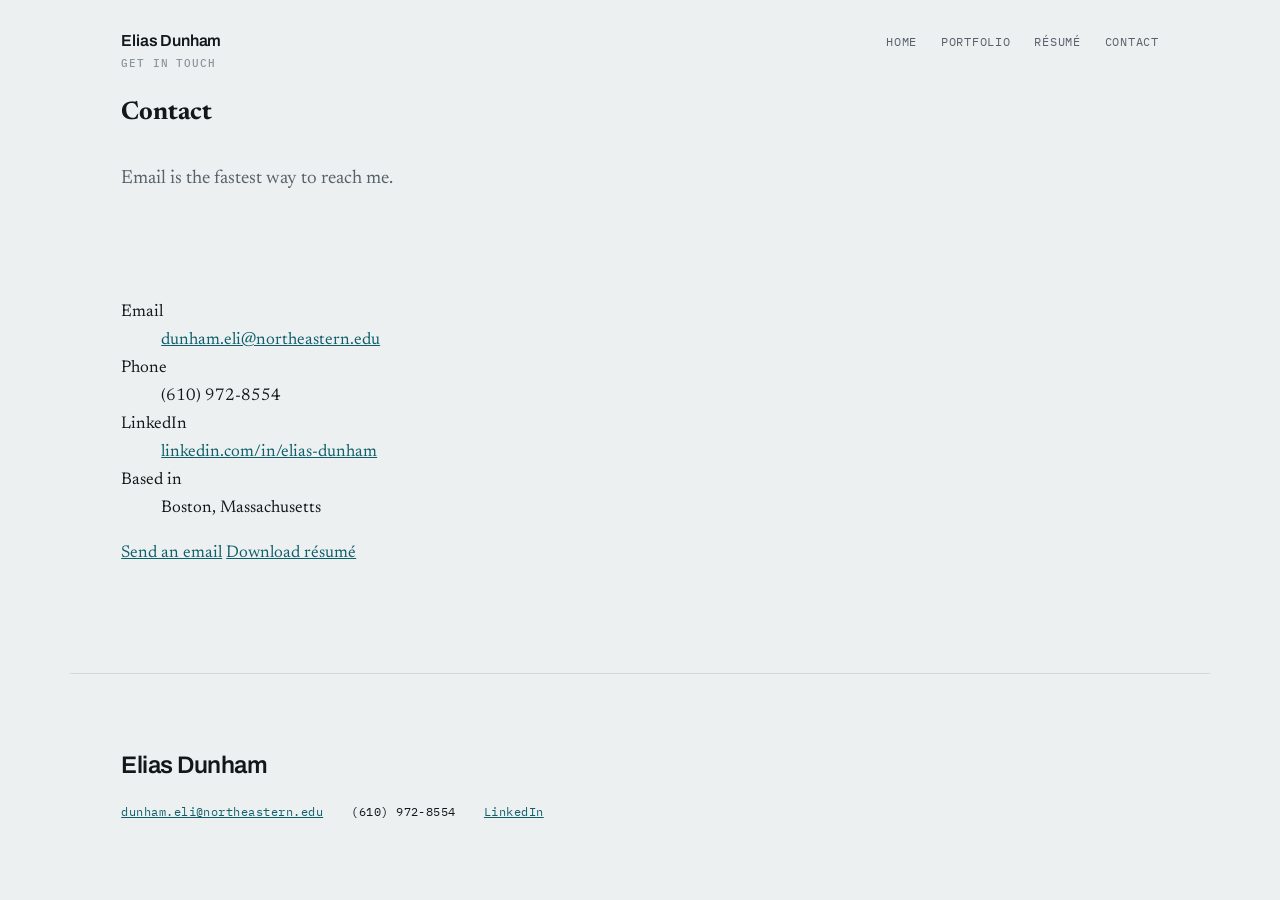
==== contact.html @ b872b8aa "Create contact.html" ====
<!DOCTYPE html>
<html lang="en">
<head>
<meta charset="utf-8">
<meta name="viewport" content="width=device-width, initial-scale=1">
<title>Contact | Elias Dunham</title>
<meta name="description" content="Contact Elias Dunham, mechanical engineering and physics student at Northeastern University.">
<link rel="canonical" href="https://eliasdunham.github.io/contact.html">
<link rel="icon" href="favicon.svg" type="image/svg+xml">

<!-- Link preview cards (LinkedIn, iMessage, Slack, email, Twitter/X) -->
<meta property="og:type" content="website">
<meta property="og:site_name" content="Elias Dunham">
<meta property="og:title" content="Contact | Elias Dunham">
<meta property="og:description" content="Get in touch with Elias Dunham, mechanical engineering and physics student at Northeastern University.">
<meta property="og:url" content="https://eliasdunham.github.io/contact.html">
<meta property="og:image" content="https://eliasdunham.github.io/og-image.jpg">
<meta property="og:image:width" content="1200">
<meta property="og:image:height" content="630">
<meta property="og:image:alt" content="Custom high-pressure thermal testing apparatus on a lab bench">
<meta name="twitter:card" content="summary_large_image">
<meta name="twitter:title" content="Contact | Elias Dunham">
<meta name="twitter:description" content="Get in touch with Elias Dunham, mechanical engineering and physics student at Northeastern University.">
<meta name="twitter:image" content="https://eliasdunham.github.io/og-image.jpg">

<link rel="preconnect" href="https://fonts.googleapis.com">
<link rel="preconnect" href="https://fonts.gstatic.com" crossorigin>
<link href="https://fonts.googleapis.com/css2?family=Archivo:wght@500;600&family=Newsreader:ital,wght@0,400;0,500;1,400&family=IBM+Plex+Mono:wght@500&display=swap" rel="stylesheet">
<link rel="stylesheet" href="style.css">
</head>
<body>

<header class="topbar">
  <a class="wordmark" href="index.html">Elias Dunham</a>
  <nav aria-label="Primary">
    <a href="index.html">Home</a>
    <a href="portfolio.html">Portfolio</a>
    <a href="resume.html">Résumé</a>
    <a href="contact.html" aria-current="page">Contact</a>
  </nav>
</header>

<main>

  <section class="page-head">
    <p class="eyebrow">Get in touch</p>
    <h1>Contact</h1>
    <p class="lede">
      Email is the fastest way to reach me.
    </p>
  </section>

  <section class="band">
    <dl class="contact-list">
      <div>
        <dt>Email</dt>
        <dd><a href="mailto:dunham.eli@northeastern.edu">dunham.eli@northeastern.edu</a></dd>
      </div>
      <div>
        <dt>Phone</dt>
        <dd>(610) 972-8554</dd>
      </div>
      <div>
        <dt>LinkedIn</dt>
        <dd><a href="https://linkedin.com/in/elias-dunham">linkedin.com/in/elias-dunham</a></dd>
      </div>
      <div>
        <dt>Based in</dt>
        <dd>Boston, Massachusetts</dd>
      </div>
    </dl>
    <p class="actions">
      <a class="btn" href="mailto:dunham.eli@northeastern.edu">Send an email</a>
      <a class="btn btn-quiet" href="resume.pdf" download>Download résumé</a>
    </p>
  </section>

</main>

<footer>
  <p class="footer-name">Elias Dunham</p>
  <p class="footer-links">
    <a href="mailto:dunham.eli@northeastern.edu">dunham.eli@northeastern.edu</a>
    <span>(610) 972-8554</span>
    <a href="https://linkedin.com/in/elias-dunham">LinkedIn</a>
  </p>
</footer>

</body>
</html>
---- style.css ----
/* ==========================================================================
   Elias Dunham — portfolio
   Palette, type, and spacing are all set in the :root block below.
   Change a value there and it propagates through the whole site.
   ========================================================================== */

:root {
  --paper:      #edf0f1;   /* page background, cool light gray */
  --surface:    #ffffff;   /* cards */
  --ink:        #12171a;   /* headings and body */
  --ink-2:      #57616a;   /* secondary text */
  --ink-3:      #8a949b;   /* captions, metadata */
  --rule:       #d2d9db;   /* hairlines and image placeholders */
  --accent:     #0f5f6b;   /* spec strips, links, focus ring */

  --display: "Archivo", system-ui, sans-serif;
  --body:    "Newsreader", Georgia, serif;
  --mono:    "IBM Plex Mono", ui-monospace, monospace;

  --measure: 62ch;         /* max line length for prose */
  --page:    1140px;       /* max content width */
  --gutter:  clamp(1.25rem, 4vw, 3.5rem);
}

*, *::before, *::after { box-sizing: border-box; }

html { -webkit-text-size-adjust: 100%; }

body {
  margin: 0;
  background: var(--paper);
  color: var(--ink);
  font-family: var(--body);
  font-size: 1.0625rem;
  line-height: 1.65;
  font-synthesis: none;
}

img { display: block; max-width: 100%; height: auto; }

a { color: var(--accent); }

:focus-visible {
  outline: 2px solid var(--accent);
  outline-offset: 3px;
}

/* --------------------------------------------------------------------------
   Shared type roles
   -------------------------------------------------------------------------- */

.eyebrow {
  margin: 0;
  font-family: var(--mono);
  font-size: 0.6875rem;
  font-weight: 500;
  line-height: 1.5;
  letter-spacing: 0.08em;
  text-transform: uppercase;
  color: var(--ink-3);
}

.section-head {
  margin: 0 0 2.25rem;
  padding-bottom: 0.75rem;
  border-bottom: 1px solid var(--rule);
  font-family: var(--mono);
  font-size: 0.75rem;
  font-weight: 500;
  letter-spacing: 0.14em;
  text-transform: uppercase;
  color: var(--ink-2);
}

/* --------------------------------------------------------------------------
   Layout shell
   -------------------------------------------------------------------------- */

.topbar,
main,
footer {
  max-width: var(--page);
  margin-inline: auto;
  padding-inline: var(--gutter);
}

.band { padding-block: clamp(3rem, 7vw, 5.5rem); }

.band + .band { border-top: 1px solid var(--rule); }

/* --------------------------------------------------------------------------
   Top bar
   -------------------------------------------------------------------------- */

.topbar {
  display: flex;
  flex-wrap: wrap;
  align-items: baseline;
  justify-content: space-between;
  gap: 0.75rem 1.5rem;
  padding-block: 1.75rem 0;
}

.wordmark {
  font-family: var(--display);
  font-size: 1rem;
  font-weight: 600;
  letter-spacing: -0.01em;
  color: var(--ink);
  text-decoration: none;
}

.topbar nav {
  display: flex;
  flex-wrap: wrap;
  gap: 1.5rem;
}

.topbar nav a {
  font-family: var(--mono);
  font-size: 0.75rem;
  letter-spacing: 0.06em;
  text-transform: uppercase;
  color: var(--ink-2);
  text-decoration: none;
  padding-bottom: 2px;
  border-bottom: 1px solid transparent;
}

.topbar nav a:hover {
  color: var(--ink);
  border-bottom-color: var(--accent);
}

/* --------------------------------------------------------------------------
   Hero
   -------------------------------------------------------------------------- */

.hero { padding-block: clamp(3.5rem, 10vw, 7rem) clamp(3rem, 7vw, 5rem); }

.hero h1 {
  margin: 1.5rem 0 0;
  max-width: 22ch;
  font-family: var(--display);
  font-size: clamp(2.25rem, 6.2vw, 4.25rem);
  font-weight: 600;
  line-height: 1.02;
  letter-spacing: -0.03em;
  text-wrap: balance;
}

.lede {
  max-width: var(--measure);
  margin: 1.75rem 0 0;
  font-size: 1.1875rem;
  color: var(--ink-2);
}

.hero-links {
  display: flex;
  flex-wrap: wrap;
  gap: 0.5rem 1.75rem;
  margin: 2.25rem 0 0;
  padding-top: 1.5rem;
  border-top: 1px solid var(--rule);
  font-family: var(--mono);
  font-size: 0.75rem;
  letter-spacing: 0.04em;
}

.hero-links a { text-decoration-thickness: 1px; text-underline-offset: 3px; }

/* --------------------------------------------------------------------------
   Signature element: the spec strip
   Real measured values, in the utility face, under every project.
   -------------------------------------------------------------------------- */

.spec {
  display: flex;
  flex-wrap: wrap;
  gap: 0.35rem 1.25rem;
  margin: 1.25rem 0 0;
  padding-top: 0.85rem;
  border-top: 1px solid var(--rule);
  list-style: none;
  font-family: var(--mono);
  font-size: 0.6875rem;
  letter-spacing: 0.07em;
  text-transform: uppercase;
  color: var(--accent);
}

.spec li { position: relative; }

.spec li + li::before {
  content: "";
  position: absolute;
  left: -0.7rem;
  top: 0.55em;
  width: 3px;
  height: 3px;
  border-radius: 50%;
  background: var(--rule);
}

/* --------------------------------------------------------------------------
   Featured cards
   -------------------------------------------------------------------------- */

.grid-featured {
  display: grid;
  grid-template-columns: repeat(auto-fit, minmax(min(340px, 100%), 1fr));
  gap: clamp(1.75rem, 4vw, 3rem);
}

.card { margin: 0; }

.card-media,
.row-media {
  display: block;
  overflow: hidden;
  background: var(--rule);
  border-radius: 3px;
}

.card-media { aspect-ratio: 4 / 3; margin-bottom: 1.25rem; }

.card-media img,
.row-media img {
  width: 100%;
  height: 100%;
  object-fit: cover;
  background: var(--rule);
  transition: transform 400ms ease;
}

.card h3,
.row-body h3 {
  margin: 0.5rem 0 0.65rem;
  font-family: var(--display);
  font-size: 1.375rem;
  font-weight: 600;
  line-height: 1.2;
  letter-spacing: -0.015em;
}

.card h3 a,
.row-body h3 a {
  color: inherit;
  text-decoration: none;
}

.card h3 a:hover,
.row-body h3 a:hover {
  text-decoration: underline;
  text-decoration-color: var(--accent);
  text-decoration-thickness: 1px;
  text-underline-offset: 4px;
}

.card p:not(.eyebrow),
.row-body p:not(.eyebrow) {
  max-width: var(--measure);
  margin: 0;
  color: var(--ink-2);
}

/* --------------------------------------------------------------------------
   Compact rows
   -------------------------------------------------------------------------- */

.rows {
  display: grid;
  gap: 0;
}

.row {
  display: grid;
  grid-template-columns: 208px 1fr;
  gap: clamp(1.25rem, 3vw, 2.25rem);
  padding-block: 2.25rem;
  margin: 0;
}

.row + .row { border-top: 1px solid var(--rule); }

.row:first-child { padding-top: 0; }

.row-media { aspect-ratio: 4 / 3; }

/* --------------------------------------------------------------------------
   Focus and capabilities
   -------------------------------------------------------------------------- */

.focus p {
  max-width: var(--measure);
  margin: 0 0 1.25rem;
  font-size: 1.125rem;
  color: var(--ink-2);
}

.focus p:last-child { margin-bottom: 0; }

.skills {
  display: grid;
  grid-template-columns: repeat(auto-fit, minmax(min(280px, 100%), 1fr));
  gap: 2rem clamp(2rem, 5vw, 4rem);
  margin: 0;
}

.skills dt {
  margin-bottom: 0.6rem;
  padding-bottom: 0.5rem;
  border-bottom: 1px solid var(--rule);
  font-family: var(--mono);
  font-size: 0.6875rem;
  font-weight: 500;
  letter-spacing: 0.08em;
  text-transform: uppercase;
  color: var(--accent);
}

.skills dd {
  margin: 0;
  color: var(--ink-2);
}

/* --------------------------------------------------------------------------
   Footer
   -------------------------------------------------------------------------- */

footer {
  padding-block: clamp(3rem, 6vw, 4.5rem);
  border-top: 1px solid var(--rule);
}

.footer-name {
  margin: 0 0 1rem;
  font-family: var(--display);
  font-size: 1.5rem;
  font-weight: 600;
  letter-spacing: -0.02em;
}

.footer-links {
  display: flex;
  flex-wrap: wrap;
  gap: 0.5rem 1.75rem;
  margin: 0;
  font-family: var(--mono);
  font-size: 0.75rem;
  letter-spacing: 0.04em;
}

/* --------------------------------------------------------------------------
   Responsive
   -------------------------------------------------------------------------- */

@media (max-width: 640px) {
  .row {
    grid-template-columns: 1fr;
    gap: 1.25rem;
  }
  .row-media { max-width: 320px; }
}

/* --------------------------------------------------------------------------
   Motion — hover lift on images, gentle load-in, both opt-out
   -------------------------------------------------------------------------- */

@media (prefers-reduced-motion: no-preference) {
  .card-media:hover img,
  .row-media:hover img { transform: scale(1.03); }

  .hero .eyebrow,
  .hero h1,
  .hero .lede,
  .hero-links {
    animation: rise 600ms cubic-bezier(0.2, 0.7, 0.3, 1) backwards;
  }
  .hero .eyebrow { animation-delay: 40ms; }
  .hero h1       { animation-delay: 110ms; }
  .hero .lede    { animation-delay: 200ms; }
  .hero-links    { animation-delay: 280ms; }

  @keyframes rise {
    from { opacity: 0; transform: translateY(10px); }
    to   { opacity: 1; transform: none; }
  }
}
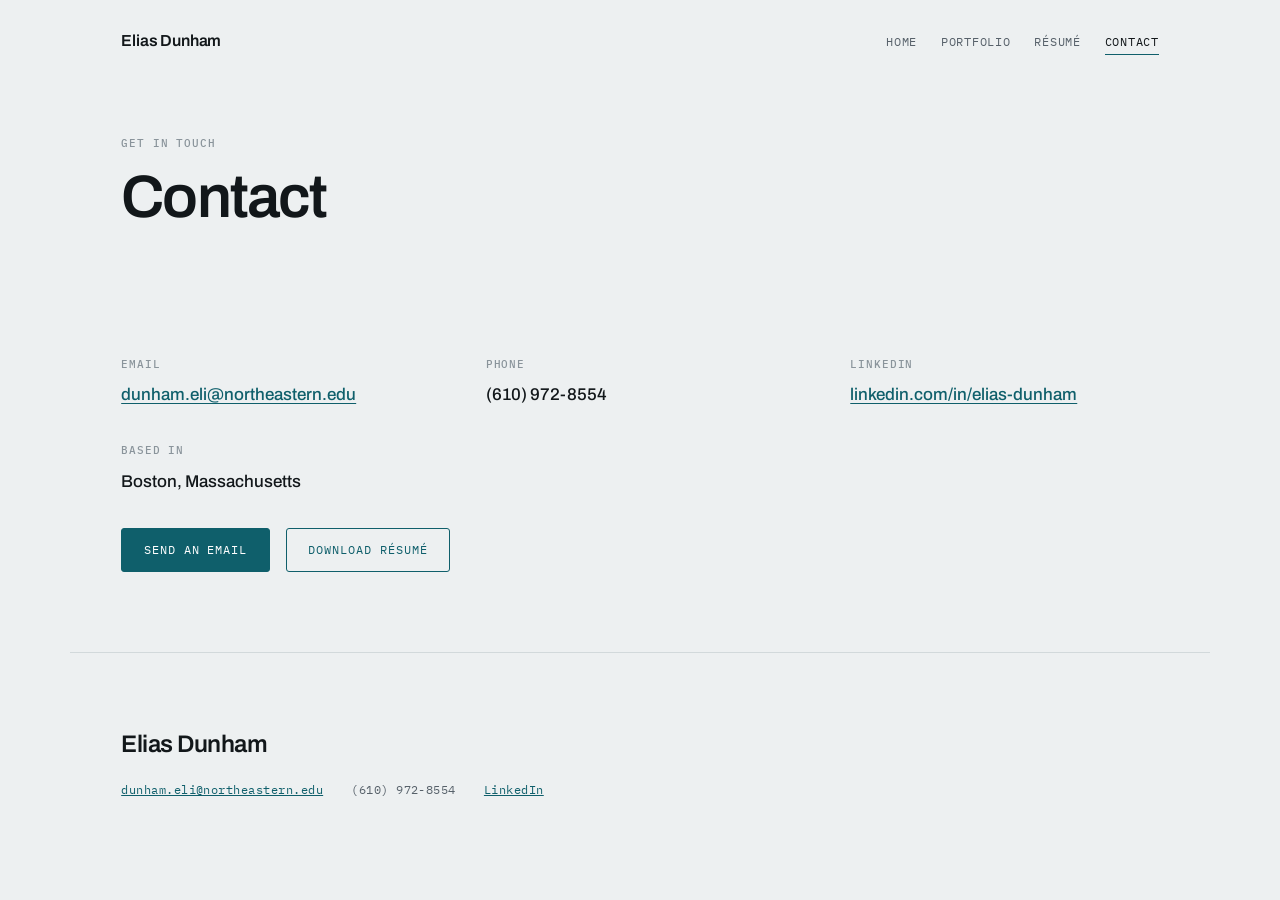
==== commit 18780d8c: "Add files via upload" ====
--- a/contact.html
+++ b/contact.html
@@ -45,9 +45,6 @@
   <section class="page-head">
     <p class="eyebrow">Get in touch</p>
     <h1>Contact</h1>
-    <p class="lede">
-      Email is the fastest way to reach me.
-    </p>
   </section>
 
   <section class="band">
--- a/style.css
+++ b/style.css
@@ -1,17 +1,19 @@
 /* ==========================================================================
    Elias Dunham — portfolio
-   Palette, type, and spacing are all set in the :root block below.
-   Change a value there and it propagates through the whole site.
+   One stylesheet for all four pages.
+   Palette, type, and spacing live in :root. Change a value there and it
+   propagates everywhere.
    ========================================================================== */
 
 :root {
   --paper:      #edf0f1;   /* page background, cool light gray */
-  --surface:    #ffffff;   /* cards */
+  --surface:    #ffffff;   /* cards and panels */
   --ink:        #12171a;   /* headings and body */
   --ink-2:      #57616a;   /* secondary text */
   --ink-3:      #8a949b;   /* captions, metadata */
   --rule:       #d2d9db;   /* hairlines and image placeholders */
   --accent:     #0f5f6b;   /* spec strips, links, focus ring */
+  --accent-ink: #ffffff;   /* text on accent fills */
 
   --display: "Archivo", system-ui, sans-serif;
   --body:    "Newsreader", Georgia, serif;
@@ -20,6 +22,11 @@
   --measure: 62ch;         /* max line length for prose */
   --page:    1140px;       /* max content width */
   --gutter:  clamp(1.25rem, 4vw, 3.5rem);
+
+  /* Width of the project image column. Change this one number and every
+     project photo resizes together, keeping its own proportions. */
+  --media-w: 320px;
+
 }
 
 *, *::before, *::after { box-sizing: border-box; }
@@ -61,7 +68,7 @@
 }
 
 .section-head {
-  margin: 0 0 2.25rem;
+  margin: 0 0 1.75rem;
   padding-bottom: 0.75rem;
   border-bottom: 1px solid var(--rule);
   font-family: var(--mono);
@@ -69,6 +76,20 @@
   font-weight: 500;
   letter-spacing: 0.14em;
   text-transform: uppercase;
+  color: var(--ink-2);
+}
+
+.lede {
+  max-width: var(--measure);
+  margin: 1.5rem 0 0;
+  font-size: 1.1875rem;
+  color: var(--ink-2);
+}
+
+.prose p {
+  max-width: var(--measure);
+  margin: 0 0 1.25rem;
+  font-size: 1.125rem;
   color: var(--ink-2);
 }
 
@@ -84,7 +105,7 @@
   padding-inline: var(--gutter);
 }
 
-.band { padding-block: clamp(3rem, 7vw, 5.5rem); }
+.band { padding-block: clamp(3rem, 7vw, 5rem); }
 
 .band + .band { border-top: 1px solid var(--rule); }
 
@@ -127,48 +148,145 @@
   border-bottom: 1px solid transparent;
 }
 
-.topbar nav a:hover {
+.topbar nav a:hover { color: var(--ink); border-bottom-color: var(--accent); }
+
+.topbar nav a[aria-current="page"] {
   color: var(--ink);
   border-bottom-color: var(--accent);
 }
 
 /* --------------------------------------------------------------------------
-   Hero
-   -------------------------------------------------------------------------- */
-
-.hero { padding-block: clamp(3.5rem, 10vw, 7rem) clamp(3rem, 7vw, 5rem); }
+   Page heads
+   -------------------------------------------------------------------------- */
+
+.hero { padding-block: clamp(4rem, 12vw, 8rem) clamp(2.5rem, 6vw, 4rem); }
 
 .hero h1 {
-  margin: 1.5rem 0 0;
-  max-width: 22ch;
-  font-family: var(--display);
-  font-size: clamp(2.25rem, 6.2vw, 4.25rem);
-  font-weight: 600;
-  line-height: 1.02;
+  margin: 1.25rem 0 0;
+  font-family: var(--display);
+  font-size: clamp(2.75rem, 9vw, 5.5rem);
+  font-weight: 600;
+  line-height: 0.98;
+  letter-spacing: -0.035em;
+}
+
+.page-head { padding-block: clamp(3rem, 8vw, 5rem) clamp(2rem, 5vw, 3rem); }
+
+.page-head h1 {
+  margin: 1rem 0 0;
+  font-family: var(--display);
+  font-size: clamp(2.25rem, 6vw, 3.75rem);
+  font-weight: 600;
+  line-height: 1;
   letter-spacing: -0.03em;
-  text-wrap: balance;
-}
-
-.lede {
-  max-width: var(--measure);
-  margin: 1.75rem 0 0;
-  font-size: 1.1875rem;
-  color: var(--ink-2);
-}
-
-.hero-links {
+}
+
+/* --------------------------------------------------------------------------
+   Buttons
+   -------------------------------------------------------------------------- */
+
+.actions {
   display: flex;
   flex-wrap: wrap;
-  gap: 0.5rem 1.75rem;
-  margin: 2.25rem 0 0;
-  padding-top: 1.5rem;
-  border-top: 1px solid var(--rule);
+  gap: 0.75rem 1rem;
+  margin: 2rem 0 0;
+}
+
+.btn {
+  display: inline-block;
+  padding: 0.7rem 1.35rem;
+  background: var(--accent);
+  color: var(--accent-ink);
+  border: 1px solid var(--accent);
+  border-radius: 3px;
   font-family: var(--mono);
   font-size: 0.75rem;
-  letter-spacing: 0.04em;
-}
-
-.hero-links a { text-decoration-thickness: 1px; text-underline-offset: 3px; }
+  letter-spacing: 0.08em;
+  text-transform: uppercase;
+  text-decoration: none;
+  transition: opacity 160ms ease;
+}
+
+.btn:hover { opacity: 0.85; }
+
+.btn-quiet { background: transparent; color: var(--accent); }
+
+.btn-quiet:hover { background: var(--surface); opacity: 1; }
+
+/* --------------------------------------------------------------------------
+   Home — about block
+   -------------------------------------------------------------------------- */
+
+.about {
+  display: grid;
+  grid-template-columns: minmax(0, 1fr) 280px;
+  gap: clamp(2rem, 5vw, 4rem);
+  align-items: start;
+}
+
+.about-text p:not(.actions) {
+  max-width: var(--measure);
+  margin: 0;
+  font-size: 1.125rem;
+  color: var(--ink-2);
+}
+
+.about-portrait {
+  margin: 0;
+  aspect-ratio: 4 / 5;
+  overflow: hidden;
+  background: var(--rule);
+  border-radius: 3px;
+}
+
+.about-portrait img {
+  width: 100%;
+  height: 100%;
+  object-fit: cover;
+  background: var(--rule);
+}
+
+/* --------------------------------------------------------------------------
+   Home — skillset cards
+   -------------------------------------------------------------------------- */
+
+.skillset {
+  display: grid;
+  grid-template-columns: repeat(auto-fit, minmax(min(260px, 100%), 1fr));
+  gap: clamp(1rem, 2.5vw, 1.75rem);
+}
+
+.skill {
+  padding: 1.65rem 1.5rem 1.5rem;
+  background: var(--surface);
+  border: 1px solid var(--rule);
+  border-radius: 3px;
+  margin: 0;
+}
+
+.skill-icon {
+  display: block;
+  width: 32px;
+  height: 32px;
+  color: var(--accent);
+}
+
+.skill-icon svg { width: 100%; height: 100%; }
+
+.skill h3 {
+  margin: 1.15rem 0 0.5rem;
+  font-family: var(--display);
+  font-size: 1.1875rem;
+  font-weight: 600;
+  line-height: 1.2;
+  letter-spacing: -0.015em;
+}
+
+.skill p {
+  margin: 0;
+  font-size: 1rem;
+  color: var(--ink-2);
+}
 
 /* --------------------------------------------------------------------------
    Signature element: the spec strip
@@ -204,113 +322,229 @@
 }
 
 /* --------------------------------------------------------------------------
-   Featured cards
-   -------------------------------------------------------------------------- */
-
-.grid-featured {
+   Portfolio — project blocks
+   Media sits in a left column, text on the right. Images fill the column
+   width at their own natural aspect ratio, so nothing is cropped to fit a
+   frame and no padding or border is ever drawn.
+   --media-w controls the column width for every project at once.
+   -------------------------------------------------------------------------- */
+
+.proj {
   display: grid;
-  grid-template-columns: repeat(auto-fit, minmax(min(340px, 100%), 1fr));
-  gap: clamp(1.75rem, 4vw, 3rem);
-}
-
-.card { margin: 0; }
-
-.card-media,
-.row-media {
+  grid-template-columns: var(--media-w) minmax(0, 1fr);
+  gap: clamp(1.5rem, 3vw, 2.75rem);
+  margin: 0;
+}
+
+/* Projects with no photograph: text spans the full width. */
+.proj-wide { grid-template-columns: minmax(0, 1fr); }
+
+.proj + .proj {
+  margin-top: 2.75rem;
+  padding-top: 2.75rem;
+  border-top: 1px solid var(--rule);
+}
+
+.proj h2 {
+  margin: 0.5rem 0 0.75rem;
+  font-family: var(--display);
+  font-size: 1.375rem;
+  font-weight: 600;
+  line-height: 1.2;
+  letter-spacing: -0.018em;
+}
+
+/* Default: images fill the column and stack vertically. */
+.media {
+  display: grid;
+  gap: 0.6rem;
+  align-content: start;
+}
+
+.media img {
+  width: 100%;
+  height: auto;
+  border-radius: 3px;
+  transition: transform 400ms ease;
+}
+
+/* Modifier for tall photos: place them side by side at a shared height
+   set by --h in the HTML, rather than stacking them full width. */
+.media.side {
+  display: flex;
+  flex-wrap: wrap;
+  align-items: flex-start;
+}
+
+.media.side img {
+  width: auto;
+  height: var(--h, 240px);
+  max-width: 100%;
+}
+
+.proj-body p:not(.eyebrow):not(.proj-note) {
+  max-width: var(--measure);
+  margin: 0;
+  color: var(--ink-2);
+}
+
+.proj-note {
+  margin: 0.85rem 0 0;
+  max-width: var(--measure);
+  font-family: var(--mono);
+  font-size: 0.6875rem;
+  line-height: 1.5;
+  letter-spacing: 0.04em;
+  color: var(--ink-3);
+}
+
+/* --------------------------------------------------------------------------
+   Résumé — embedded PDF with an image fallback for phones
+   -------------------------------------------------------------------------- */
+
+.resume-view { max-width: 900px; }
+
+.pdf-frame {
+  background: var(--surface);
+  border: 1px solid var(--rule);
+  border-radius: 3px;
+  overflow: hidden;
+}
+
+.pdf-frame iframe {
   display: block;
-  overflow: hidden;
-  background: var(--rule);
+  width: 100%;
+  height: min(150vh, 1180px);
+  border: 0;
+}
+
+.pdf-fallback { display: none; }
+
+.pdf-fallback img {
+  width: 100%;
+  border: 1px solid var(--rule);
   border-radius: 3px;
-}
-
-.card-media { aspect-ratio: 4 / 3; margin-bottom: 1.25rem; }
-
-.card-media img,
-.row-media img {
-  width: 100%;
-  height: 100%;
-  object-fit: cover;
-  background: var(--rule);
-  transition: transform 400ms ease;
-}
-
-.card h3,
-.row-body h3 {
-  margin: 0.5rem 0 0.65rem;
-  font-family: var(--display);
-  font-size: 1.375rem;
-  font-weight: 600;
-  line-height: 1.2;
+  background: var(--surface);
+}
+
+.pdf-fallback .proj-note { text-align: center; }
+
+@media (max-width: 820px) {
+  .pdf-frame    { display: none; }
+  .pdf-fallback { display: block; }
+}
+
+/* --------------------------------------------------------------------------
+   Résumé
+   -------------------------------------------------------------------------- */
+
+.resume .res-block + .res-block {
+  margin-top: 3rem;
+  padding-top: 3rem;
+  border-top: 1px solid var(--rule);
+}
+
+.res-block {
+  display: grid;
+  grid-template-columns: 190px 1fr;
+  gap: clamp(1rem, 3vw, 2.5rem);
+}
+
+.res-block .section-head {
+  margin: 0;
+  padding-bottom: 0;
+  border-bottom: 0;
+}
+
+.entry + .entry {
+  margin-top: 2.25rem;
+  padding-top: 2.25rem;
+  border-top: 1px solid var(--rule);
+}
+
+.entry-head {
+  display: flex;
+  flex-wrap: wrap;
+  align-items: baseline;
+  justify-content: space-between;
+  gap: 0.25rem 1.5rem;
+}
+
+.entry-head h3 {
+  margin: 0;
+  font-family: var(--display);
+  font-size: 1.25rem;
+  font-weight: 600;
   letter-spacing: -0.015em;
 }
 
-.card h3 a,
-.row-body h3 a {
-  color: inherit;
-  text-decoration: none;
-}
-
-.card h3 a:hover,
-.row-body h3 a:hover {
-  text-decoration: underline;
-  text-decoration-color: var(--accent);
-  text-decoration-thickness: 1px;
-  text-underline-offset: 4px;
-}
-
-.card p:not(.eyebrow),
-.row-body p:not(.eyebrow) {
+.entry-meta {
+  margin: 0;
+  font-family: var(--mono);
+  font-size: 0.6875rem;
+  letter-spacing: 0.06em;
+  text-transform: uppercase;
+  color: var(--ink-3);
+  white-space: nowrap;
+}
+
+.entry-role {
+  margin: 0.35rem 0 0.9rem;
+  font-style: italic;
+  color: var(--accent);
+}
+
+.entry ul,
+.res-list {
+  margin: 0;
+  padding-left: 1.15rem;
   max-width: var(--measure);
-  margin: 0;
-  color: var(--ink-2);
-}
-
-/* --------------------------------------------------------------------------
-   Compact rows
-   -------------------------------------------------------------------------- */
-
-.rows {
-  display: grid;
-  gap: 0;
-}
-
-.row {
-  display: grid;
-  grid-template-columns: 208px 1fr;
-  gap: clamp(1.25rem, 3vw, 2.25rem);
-  padding-block: 2.25rem;
-  margin: 0;
-}
-
-.row + .row { border-top: 1px solid var(--rule); }
-
-.row:first-child { padding-top: 0; }
-
-.row-media { aspect-ratio: 4 / 3; }
-
-/* --------------------------------------------------------------------------
-   Focus and capabilities
-   -------------------------------------------------------------------------- */
-
-.focus p {
+  color: var(--ink-2);
+}
+
+/* Inline "Label: value" lines, e.g. Coursework, Extracurriculars, Awards */
+.entry-line {
   max-width: var(--measure);
-  margin: 0 0 1.25rem;
-  font-size: 1.125rem;
-  color: var(--ink-2);
-}
-
-.focus p:last-child { margin-bottom: 0; }
+  margin: 0 0 0.5rem;
+  color: var(--ink-2);
+}
+
+.entry-line:last-child { margin-bottom: 0; }
+
+.entry-line strong {
+  font-family: var(--display);
+  font-size: 0.9375rem;
+  font-weight: 600;
+  color: var(--ink);
+}
+
+.entry li,
+.res-list li { margin-bottom: 0.5rem; }
+
+.entry li::marker,
+.res-list li::marker { color: var(--rule); }
+
+.res-note {
+  margin: 1.5rem 0 0;
+  font-family: var(--mono);
+  font-size: 0.75rem;
+  letter-spacing: 0.04em;
+}
+
+/* --------------------------------------------------------------------------
+   Skills and contact definition lists
+   -------------------------------------------------------------------------- */
 
 .skills {
   display: grid;
-  grid-template-columns: repeat(auto-fit, minmax(min(280px, 100%), 1fr));
-  gap: 2rem clamp(2rem, 5vw, 4rem);
+  grid-template-columns: repeat(auto-fit, minmax(min(260px, 100%), 1fr));
+  gap: 1.75rem clamp(2rem, 5vw, 3.5rem);
   margin: 0;
 }
 
 .skills dt {
-  margin-bottom: 0.6rem;
-  padding-bottom: 0.5rem;
+  margin-bottom: 0.55rem;
+  padding-bottom: 0.45rem;
   border-bottom: 1px solid var(--rule);
   font-family: var(--mono);
   font-size: 0.6875rem;
@@ -320,10 +554,34 @@
   color: var(--accent);
 }
 
-.skills dd {
-  margin: 0;
-  color: var(--ink-2);
-}
+.skills dd { margin: 0; color: var(--ink-2); }
+
+.contact-list {
+  display: grid;
+  grid-template-columns: repeat(auto-fit, minmax(min(240px, 100%), 1fr));
+  gap: 2rem clamp(2rem, 5vw, 3.5rem);
+  margin: 0;
+}
+
+.contact-list dt {
+  margin-bottom: 0.5rem;
+  font-family: var(--mono);
+  font-size: 0.6875rem;
+  font-weight: 500;
+  letter-spacing: 0.08em;
+  text-transform: uppercase;
+  color: var(--ink-3);
+}
+
+.contact-list dd {
+  margin: 0;
+  font-family: var(--display);
+  font-size: 1.0625rem;
+  font-weight: 500;
+  word-break: break-word;
+}
+
+.contact-list dd a { text-decoration-thickness: 1px; text-underline-offset: 3px; }
 
 /* --------------------------------------------------------------------------
    Footer
@@ -350,18 +608,29 @@
   font-family: var(--mono);
   font-size: 0.75rem;
   letter-spacing: 0.04em;
+  color: var(--ink-2);
 }
 
 /* --------------------------------------------------------------------------
    Responsive
    -------------------------------------------------------------------------- */
 
-@media (max-width: 640px) {
-  .row {
-    grid-template-columns: 1fr;
-    gap: 1.25rem;
+@media (max-width: 860px) {
+  .about { grid-template-columns: 1fr; }
+  .about-portrait { max-width: 240px; order: -1; }
+  .res-block { grid-template-columns: 1fr; }
+  .res-block .section-head {
+    padding-bottom: 0.75rem;
+    border-bottom: 1px solid var(--rule);
   }
-  .row-media { max-width: 320px; }
+}
+
+@media (max-width: 700px) {
+  /* On phones the media moves above the text and images go full width. */
+  .proj { grid-template-columns: minmax(0, 1fr); gap: 1.25rem; }
+  .media.side img { height: auto; width: 100%; }
+  .media.side { display: grid; gap: 0.6rem; }
+  .entry-meta { white-space: normal; }
 }
 
 /* --------------------------------------------------------------------------
@@ -369,19 +638,18 @@
    -------------------------------------------------------------------------- */
 
 @media (prefers-reduced-motion: no-preference) {
-  .card-media:hover img,
-  .row-media:hover img { transform: scale(1.03); }
+  .media img:hover { transform: scale(1.02); }
 
   .hero .eyebrow,
   .hero h1,
-  .hero .lede,
-  .hero-links {
-    animation: rise 600ms cubic-bezier(0.2, 0.7, 0.3, 1) backwards;
+  .page-head .eyebrow,
+  .page-head h1,
+  .page-head .lede {
+    animation: rise 550ms cubic-bezier(0.2, 0.7, 0.3, 1) backwards;
   }
-  .hero .eyebrow { animation-delay: 40ms; }
-  .hero h1       { animation-delay: 110ms; }
-  .hero .lede    { animation-delay: 200ms; }
-  .hero-links    { animation-delay: 280ms; }
+  .hero .eyebrow, .page-head .eyebrow { animation-delay: 40ms; }
+  .hero h1, .page-head h1             { animation-delay: 110ms; }
+  .page-head .lede                    { animation-delay: 190ms; }
 
   @keyframes rise {
     from { opacity: 0; transform: translateY(10px); }
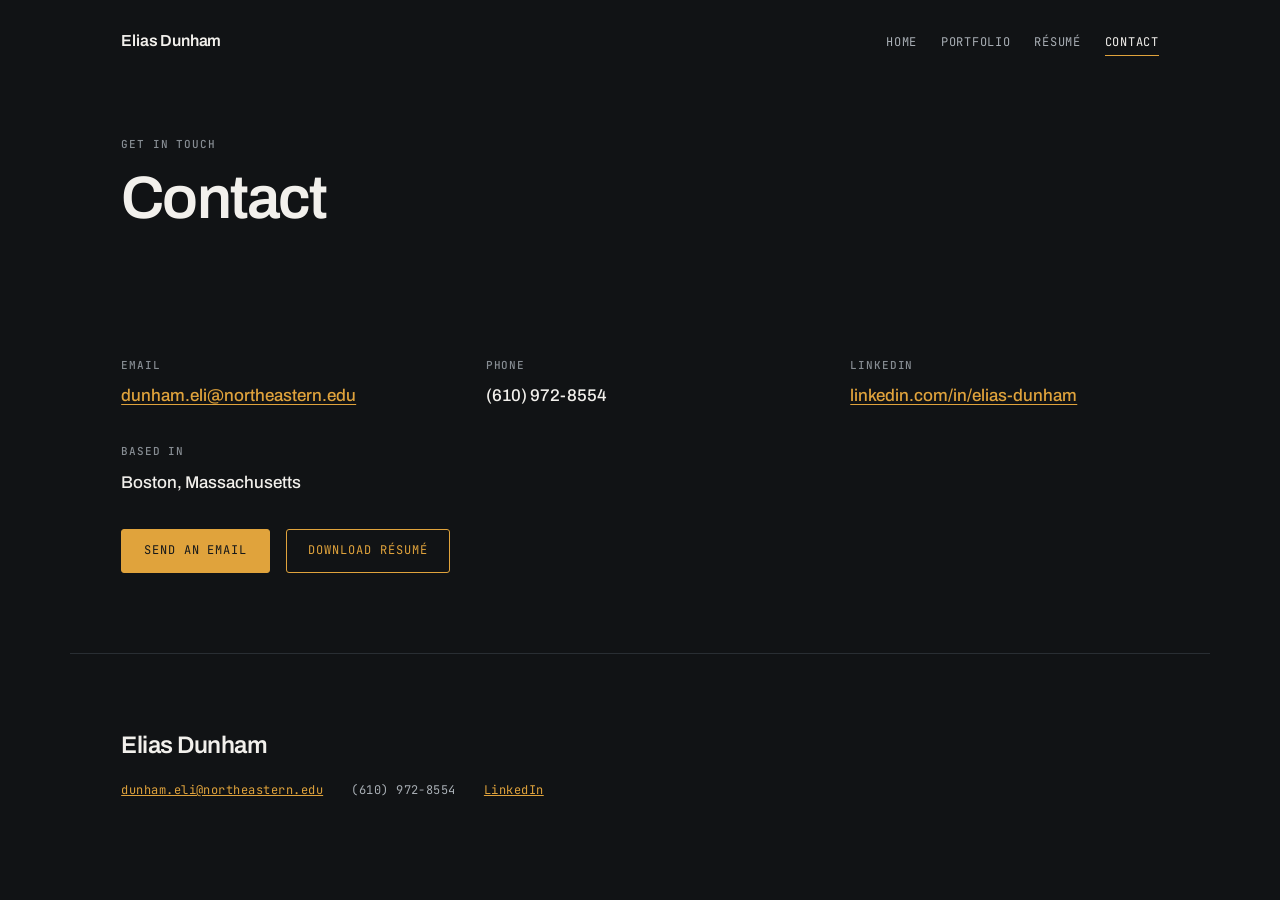
==== commit f14697bd: "Add files via upload" ====
--- a/contact.html
+++ b/contact.html
@@ -5,6 +5,7 @@
 <meta name="viewport" content="width=device-width, initial-scale=1">
 <title>Contact | Elias Dunham</title>
 <meta name="description" content="Contact Elias Dunham, mechanical engineering and physics student at Northeastern University.">
+<meta name="theme-color" content="#111315">
 <link rel="canonical" href="https://eliasdunham.github.io/contact.html">
 <link rel="icon" href="favicon.svg" type="image/svg+xml">
 
@@ -25,7 +26,7 @@
 
 <link rel="preconnect" href="https://fonts.googleapis.com">
 <link rel="preconnect" href="https://fonts.gstatic.com" crossorigin>
-<link href="https://fonts.googleapis.com/css2?family=Archivo:wght@500;600&family=Newsreader:ital,wght@0,400;0,500;1,400&family=IBM+Plex+Mono:wght@500&display=swap" rel="stylesheet">
+<link href="https://fonts.googleapis.com/css2?family=Archivo:wght@500;600&family=Newsreader:ital,wght@0,400;0,500;1,400&family=JetBrains+Mono:wght@500&display=swap" rel="stylesheet">
 <link rel="stylesheet" href="style.css">
 </head>
 <body>
--- a/style.css
+++ b/style.css
@@ -6,18 +6,20 @@
    ========================================================================== */
 
 :root {
-  --paper:      #edf0f1;   /* page background, cool light gray */
-  --surface:    #ffffff;   /* cards and panels */
-  --ink:        #12171a;   /* headings and body */
-  --ink-2:      #57616a;   /* secondary text */
-  --ink-3:      #8a949b;   /* captions, metadata */
-  --rule:       #d2d9db;   /* hairlines and image placeholders */
-  --accent:     #0f5f6b;   /* spec strips, links, focus ring */
-  --accent-ink: #ffffff;   /* text on accent fills */
+  color-scheme: dark;
+
+  --paper:      #111315;   /* page background */
+  --surface:    #1c2023;   /* cards and panels */
+  --ink:        #f2f0ec;   /* headings and body */
+  --ink-2:      #a8aeb4;   /* secondary text */
+  --ink-3:      #878d93;   /* captions, metadata */
+  --rule:       #292e33;   /* hairlines and image placeholders */
+  --accent:     #e0a33c;   /* spec strips, links, focus ring */
+  --accent-ink: #14171a;   /* text on accent fills */
 
   --display: "Archivo", system-ui, sans-serif;
   --body:    "Newsreader", Georgia, serif;
-  --mono:    "IBM Plex Mono", ui-monospace, monospace;
+  --mono:    "JetBrains Mono", ui-monospace, monospace;
 
   --measure: 62ch;         /* max line length for prose */
   --page:    1140px;       /* max content width */
@@ -26,7 +28,6 @@
   /* Width of the project image column. Change this one number and every
      project photo resizes together, keeping its own proportions. */
   --media-w: 320px;
-
 }
 
 *, *::before, *::after { box-sizing: border-box; }
@@ -41,11 +42,15 @@
   font-size: 1.0625rem;
   line-height: 1.65;
   font-synthesis: none;
+  -webkit-font-smoothing: antialiased;
+  -moz-osx-font-smoothing: grayscale;
 }
 
 img { display: block; max-width: 100%; height: auto; }
 
 a { color: var(--accent); }
+
+a:hover { color: #efc077; }
 
 :focus-visible {
   outline: 2px solid var(--accent);
@@ -405,10 +410,11 @@
 .resume-view { max-width: 900px; }
 
 .pdf-frame {
-  background: var(--surface);
+  background: #ffffff;
   border: 1px solid var(--rule);
   border-radius: 3px;
   overflow: hidden;
+  padding: 10px;
 }
 
 .pdf-frame iframe {
@@ -422,9 +428,9 @@
 
 .pdf-fallback img {
   width: 100%;
-  border: 1px solid var(--rule);
+  border: 10px solid #ffffff;
   border-radius: 3px;
-  background: var(--surface);
+  background: #ffffff;
 }
 
 .pdf-fallback .proj-note { text-align: center; }
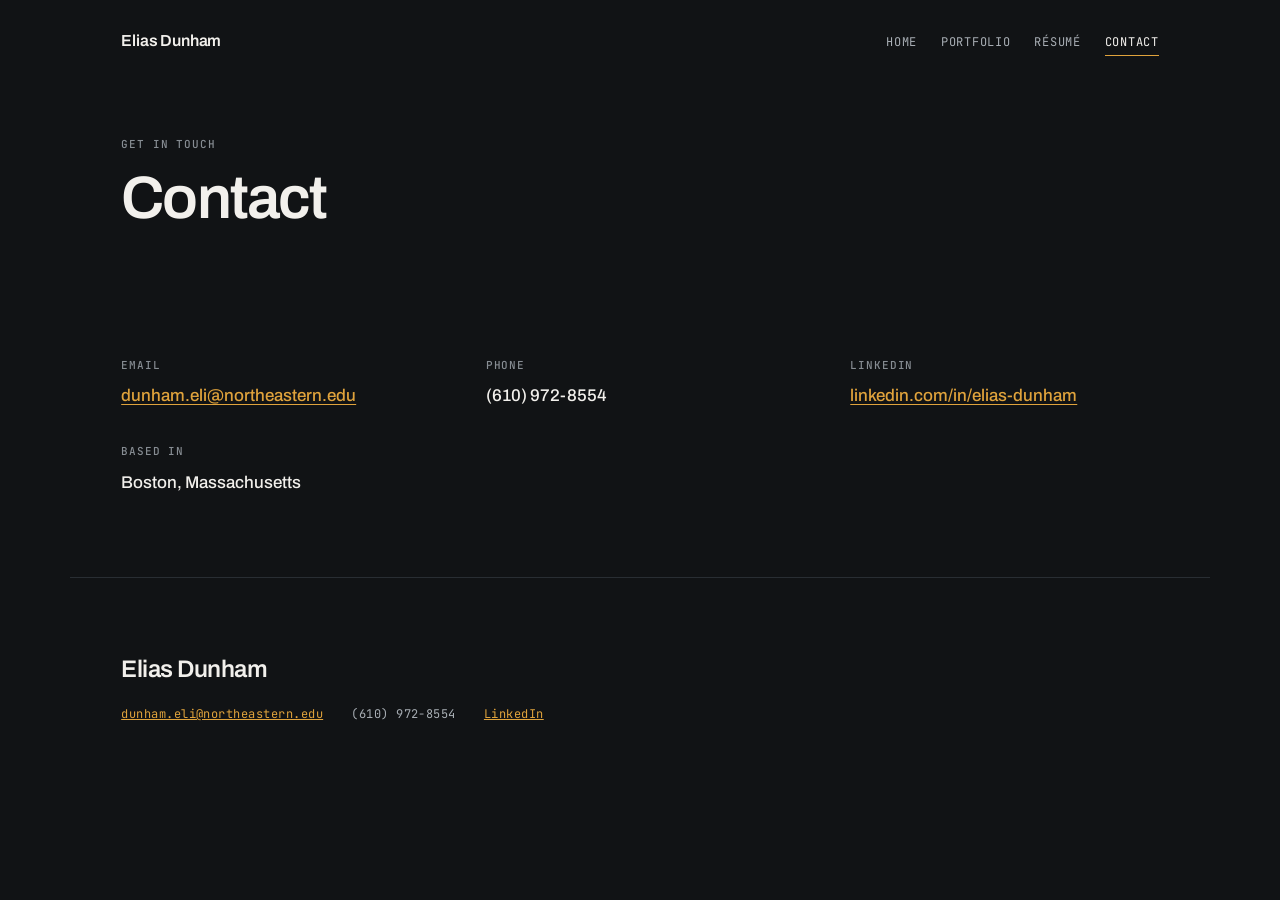
==== commit e3730828: "Add files via upload" ====
--- a/contact.html
+++ b/contact.html
@@ -67,10 +67,6 @@
         <dd>Boston, Massachusetts</dd>
       </div>
     </dl>
-    <p class="actions">
-      <a class="btn" href="mailto:dunham.eli@northeastern.edu">Send an email</a>
-      <a class="btn btn-quiet" href="resume.pdf" download>Download résumé</a>
-    </p>
   </section>
 
 </main>
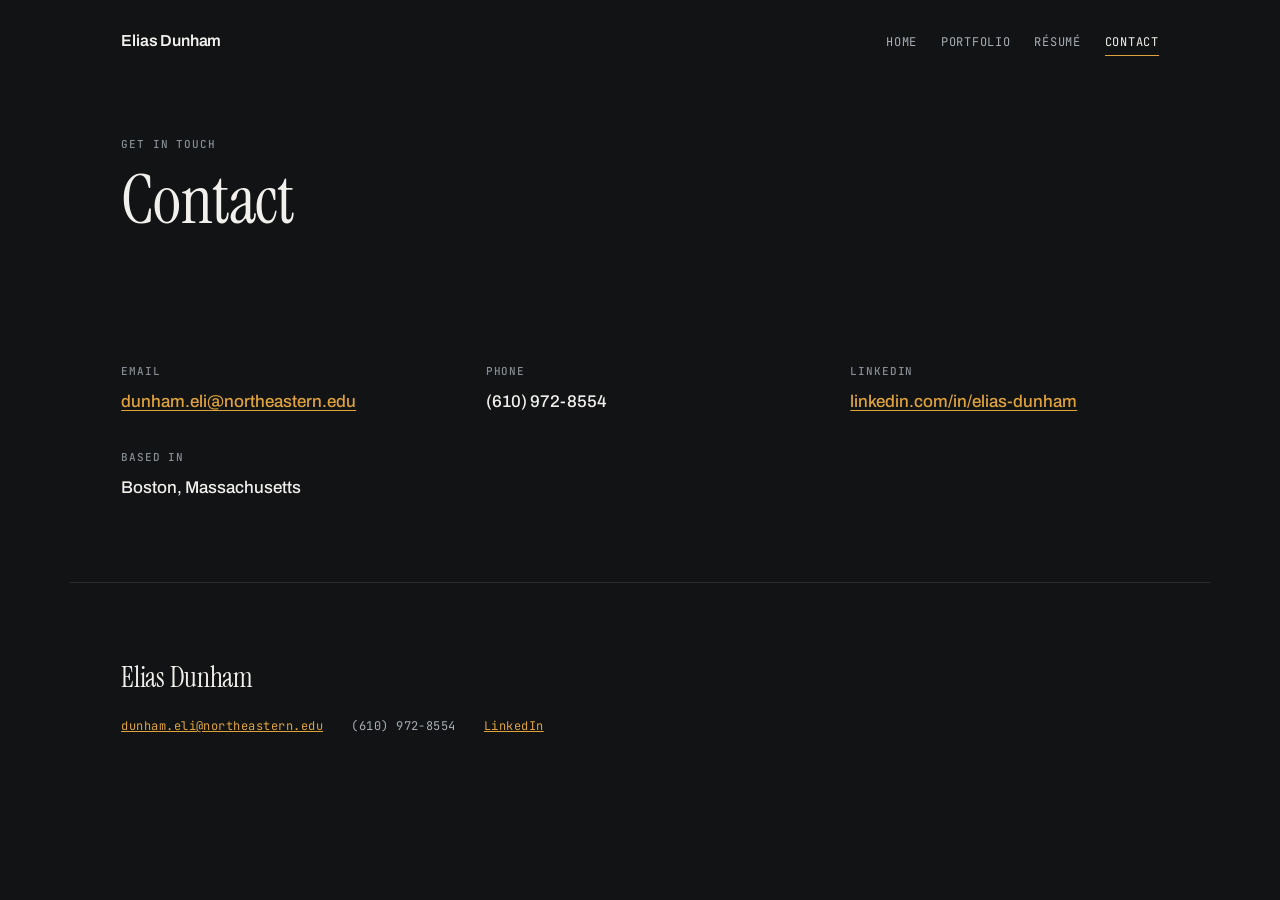
==== commit 2e0502cd: "Add files via upload" ====
--- a/contact.html
+++ b/contact.html
@@ -26,7 +26,7 @@
 
 <link rel="preconnect" href="https://fonts.googleapis.com">
 <link rel="preconnect" href="https://fonts.gstatic.com" crossorigin>
-<link href="https://fonts.googleapis.com/css2?family=Archivo:wght@500;600&family=Newsreader:ital,wght@0,400;0,500;1,400&family=JetBrains+Mono:wght@500&display=swap" rel="stylesheet">
+<link href="https://fonts.googleapis.com/css2?family=Archivo:wght@500;600&family=Instrument+Serif:ital@0;1&family=Newsreader:ital,wght@0,400;0,500;1,400&family=JetBrains+Mono:wght@500&display=swap" rel="stylesheet">
 <link rel="stylesheet" href="style.css">
 </head>
 <body>
--- a/style.css
+++ b/style.css
@@ -18,6 +18,7 @@
   --accent-ink: #14171a;   /* text on accent fills */
 
   --display: "Archivo", system-ui, sans-serif;
+  --title:   "Instrument Serif", "Newsreader", Georgia, serif;
   --body:    "Newsreader", Georgia, serif;
   --mono:    "JetBrains Mono", ui-monospace, monospace;
 
@@ -168,22 +169,22 @@
 
 .hero h1 {
   margin: 1.25rem 0 0;
-  font-family: var(--display);
-  font-size: clamp(2.75rem, 9vw, 5.5rem);
-  font-weight: 600;
-  line-height: 0.98;
-  letter-spacing: -0.035em;
+  font-family: var(--title);
+  font-size: clamp(3rem, 10vw, 6rem);
+  font-weight: 400;
+  line-height: 0.95;
+  letter-spacing: -0.015em;
 }
 
 .page-head { padding-block: clamp(3rem, 8vw, 5rem) clamp(2rem, 5vw, 3rem); }
 
 .page-head h1 {
-  margin: 1rem 0 0;
-  font-family: var(--display);
-  font-size: clamp(2.25rem, 6vw, 3.75rem);
-  font-weight: 600;
+  margin: 0.85rem 0 0;
+  font-family: var(--title);
+  font-size: clamp(2.5rem, 7vw, 4.25rem);
+  font-weight: 400;
   line-height: 1;
-  letter-spacing: -0.03em;
+  letter-spacing: -0.012em;
 }
 
 /* --------------------------------------------------------------------------
@@ -336,7 +337,7 @@
 
 .proj {
   display: grid;
-  grid-template-columns: var(--media-w) minmax(0, 1fr);
+  grid-template-columns: var(--col, var(--media-w)) minmax(0, 1fr);
   gap: clamp(1.5rem, 3vw, 2.75rem);
   margin: 0;
 }
@@ -366,9 +367,12 @@
   align-content: start;
 }
 
-.media img {
-  width: 100%;
+.media img,
+.media video {
+  display: block;
+  width: var(--w, 100%);
   height: auto;
+  max-width: 100%;
   border-radius: 3px;
   transition: transform 400ms ease;
 }
@@ -394,7 +398,9 @@
 }
 
 .proj-note {
-  margin: 0.85rem 0 0;
+  margin: 1.1rem 0 0;
+  padding-top: 0.75rem;
+  border-top: 1px solid var(--rule);
   max-width: var(--measure);
   font-family: var(--mono);
   font-size: 0.6875rem;
@@ -600,10 +606,10 @@
 
 .footer-name {
   margin: 0 0 1rem;
-  font-family: var(--display);
-  font-size: 1.5rem;
-  font-weight: 600;
-  letter-spacing: -0.02em;
+  font-family: var(--title);
+  font-size: 1.75rem;
+  font-weight: 400;
+  letter-spacing: -0.01em;
 }
 
 .footer-links {
@@ -634,7 +640,7 @@
 @media (max-width: 700px) {
   /* On phones the media moves above the text and images go full width. */
   .proj { grid-template-columns: minmax(0, 1fr); gap: 1.25rem; }
-  .media.side img { height: auto; width: 100%; }
+  .media.side img, .media.side video { height: auto; width: 100%; }
   .media.side { display: grid; gap: 0.6rem; }
   .entry-meta { white-space: normal; }
 }
